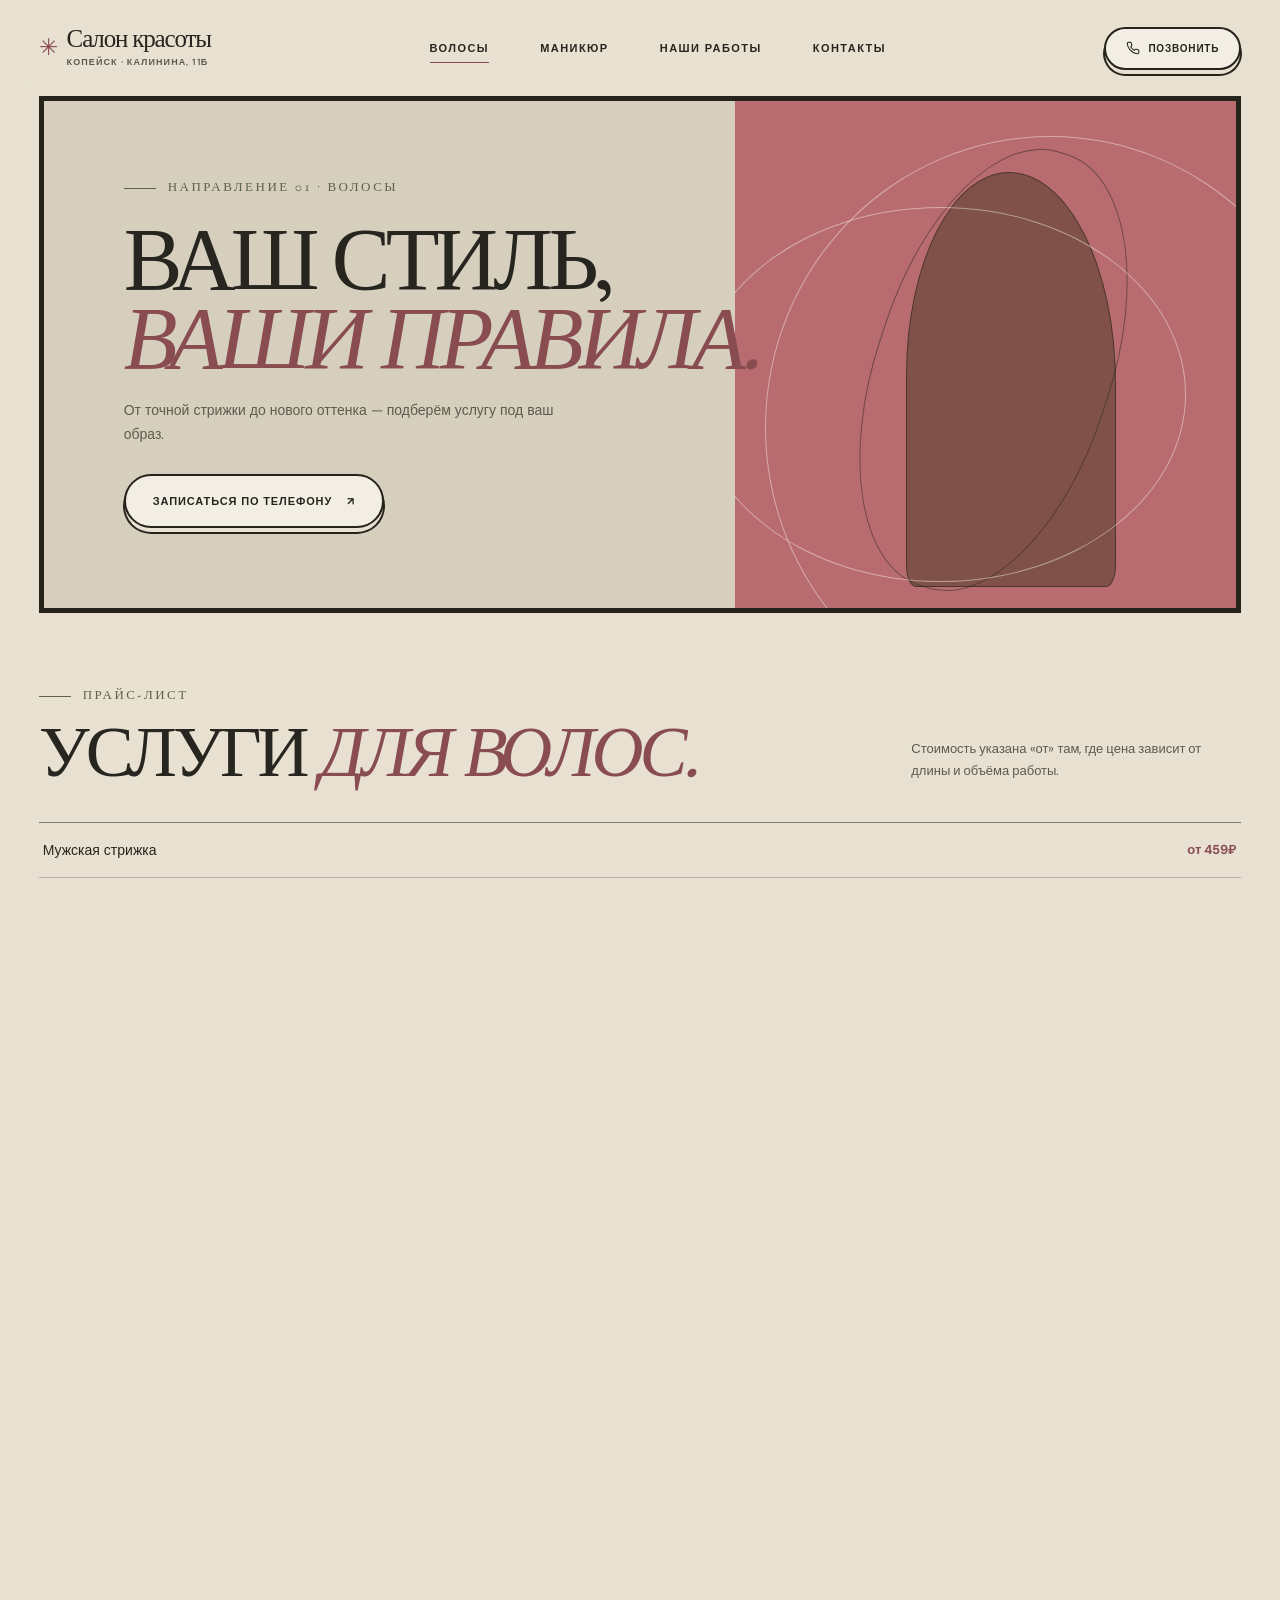
==== hair.html @ 10f9276c "Add files via upload" ====
<!doctype html>
<html lang="ru">
  <head>
    <meta charset="utf-8">
    <meta name="viewport" content="width=device-width, initial-scale=1">
    <meta name="description" content="Стрижки, окрашивание, химическая завивка и прикорневой объем в Копейске. Услуги мастера волос на Калинина, 11Б. Запись по телефону.">
    <meta name="theme-color" content="#e8e1d1">
    <meta name="format-detection" content="telephone=no">
    <title>Услуги мастера волос в Копейске — Салон красоты</title>
    <meta property="og:type" content="website">
    <meta property="og:locale" content="ru_RU">
    <meta property="og:site_name" content="Салон красоты в Копейске">
    <meta property="og:title" content="Услуги мастера волос в Копейске — Салон красоты">
    <meta property="og:description" content="Стрижки, окрашивание, химическая завивка и прикорневой объем на Калинина, 11Б в Копейске. Запись по телефону.">
    <meta property="og:image" content="og-image.png">
    <meta property="og:image:width" content="1200">
    <meta property="og:image:height" content="630">
    <meta property="og:image:alt" content="Салон красоты в Копейске: логотип, адрес и телефон">
    <meta name="twitter:card" content="summary_large_image">
    <meta name="twitter:title" content="Услуги мастера волос в Копейске — Салон красоты">
    <meta name="twitter:description" content="Стрижки, окрашивание, химическая завивка и прикорневой объем на Калинина, 11Б в Копейске. Запись по телефону.">
    <meta name="twitter:image" content="og-image.png">
    <meta name="twitter:image:alt" content="Салон красоты в Копейске: логотип, адрес и телефон">
    <link rel="icon" href="favicon.svg" type="image/svg+xml">
    <link rel="icon" href="favicon.png" sizes="64x64" type="image/png">
    <link rel="preconnect" href="https://fonts.googleapis.com">
    <link rel="preconnect" href="https://fonts.gstatic.com" crossorigin>
    <link href="https://fonts.googleapis.com/css2?family=DM+Sans:wght@400;500;600;700&family=Goudy+Bookletter+1911&family=Sorts+Mill+Goudy:ital@0;1&display=swap" rel="stylesheet">
    <link rel="stylesheet" href="style.css">
    <script src="script.js" defer></script>
  </head>
  <body>
    <a class="skip-link" href="#main">К содержанию</a>
    <header class="site-header">
      <a class="brand" href="index.html"><span class="brand-mark" aria-hidden="true">✳</span><span>Салон красоты<small>Копейск · Калинина, 11Б</small></span></a>
      <button class="menu-toggle" type="button" aria-expanded="false" aria-controls="header-panel" aria-label="Открыть меню">
        <svg class="menu-icon menu-icon-open" viewBox="0 0 24 24" fill="currentColor" aria-hidden="true"><circle cx="5" cy="12" r="1.9"/><circle cx="12" cy="12" r="1.9"/><circle cx="19" cy="12" r="1.9"/></svg>
        <svg class="menu-icon menu-icon-close" viewBox="0 0 24 24" fill="none" stroke="currentColor" stroke-width="1.8" stroke-linecap="round" aria-hidden="true"><path d="M6 6l12 12M18 6L6 18"/></svg>
      </button>
      <div class="header-panel" id="header-panel">
        <nav class="main-nav" aria-label="Главная навигация">
          <a class="active" href="hair.html" aria-current="page">Волосы</a><a href="nails.html">Маникюр</a><a href="works.html">Наши работы</a><a href="index.html#contacts">Контакты</a>
        </nav>
        <p class="panel-hours">Ежедневно 10:00–19:00</p>
        <div class="header-actions">
          <a class="button button-small header-call" href="tel:+79026181642">
            <svg viewBox="0 0 24 24" fill="none" stroke="currentColor" stroke-width="1.8" stroke-linecap="round" stroke-linejoin="round" aria-hidden="true"><path d="M22 16.92v3a2 2 0 0 1-2.18 2 19.79 19.79 0 0 1-8.63-3.07 19.5 19.5 0 0 1-6-6 19.79 19.79 0 0 1-3.07-8.67A2 2 0 0 1 4.11 2h3a2 2 0 0 1 2 1.72 12.84 12.84 0 0 0 .7 2.81 2 2 0 0 1-.45 2.11L8.09 9.91a16 16 0 0 0 6 6l1.27-1.27a2 2 0 0 1 2.11-.45 12.84 12.84 0 0 0 2.81.7A2 2 0 0 1 22 16.92z"/></svg>
            Позвонить
          </a>
          <a class="button button-small header-map" href="index.html#contacts">
            <svg viewBox="0 0 24 24" fill="none" stroke="currentColor" stroke-width="1.8" stroke-linecap="round" stroke-linejoin="round" aria-hidden="true"><path d="M21 10c0 7-9 13-9 13s-9-6-9-13a9 9 0 0 1 18 0z"/><circle cx="12" cy="10" r="3"/></svg>
            Найти нас
          </a>
        </div>
      </div>
    </header>

    <main class="inner-page" id="main" tabindex="-1">
      <div class="page-hero">
        <p class="eyebrow"><span class="eyebrow-line"></span> Направление 01 · Волосы</p>
        <h1>Ваш стиль,<br><em>ваши правила.</em></h1>
        <p>От точной стрижки до нового оттенка — подберём услугу под ваш образ.</p>
        <a class="button" href="tel:+79026181642">Записаться по телефону <span aria-hidden="true">↗</span></a>
        <div class="page-art hair-page-art" aria-hidden="true"><span></span><i></i></div>
      </div>

      <section class="price-section">
        <div class="section-heading">
          <div><p class="eyebrow"><span class="eyebrow-line"></span> Прайс-лист</p><h2>Услуги <em>для волос.</em></h2></div>
          <p>Стоимость указана «от» там, где цена зависит от длины и объёма работы.</p>
        </div>
        <ul class="price-list">
          <li><span>Мужская стрижка</span><strong>от 459₽</strong></li>
          <li><span>Женская стрижка</span><strong>от 599₽</strong></li>
          <li><span>Детская стрижка</span><strong>от 500₽</strong></li>
          <li><span>Окрашивание волос (любые техники)</span><strong>от 2099₽</strong></li>
          <li><span>Химическая завивка</span><strong>от 2099₽</strong></li>
          <li><span>Прикорневой объем</span><strong>от 2299₽</strong></li>
          <li><span>Оформление бороды (распаривание + воск)</span><strong>от 599₽</strong></li>
        </ul>
        <a class="button" href="tel:+79026181642">Позвонить и записаться <span aria-hidden="true">↗</span></a>
      </section>

      <nav class="next-service" aria-label="Другие услуги"><a href="nails.html">Далее: маникюр <span aria-hidden="true">→</span></a></nav>
    </main>

    <footer class="site-footer" id="contacts">
      <a class="brand footer-brand" href="index.html"><span class="brand-mark" aria-hidden="true">✳</span><span>Салон красоты<small>Копейск · Калинина, 11Б</small></span></a>
      <div class="footer-contact">
        <span>ЗАПИСЬ И ВОПРОСЫ</span>
        <div class="phone-line">
          <a class="footer-phone" href="tel:+79026181642">8 902 618-16-42</a>
          <button class="copy-button" type="button" data-copy="+79026181642" aria-label="Скопировать номер телефона 8 902 618-16-42">
            <svg viewBox="0 0 24 24" fill="none" stroke="currentColor" stroke-width="1.8" stroke-linecap="round" stroke-linejoin="round" aria-hidden="true"><rect x="9" y="9" width="11" height="11" rx="2"/><path d="M5 15H4a2 2 0 0 1-2-2V4a2 2 0 0 1 2-2h9a2 2 0 0 1 2 2v1"/></svg>
            <span class="copy-label" role="status" aria-live="polite">Скопировать</span>
          </button>
        </div>
      </div>
      <div class="footer-contact">
        <span>МЫ ЗДЕСЬ</span>
        <p>г. Копейск, ул. Калинина, 11Б<br>(вход со двора)</p>
        <p class="footer-hours">Ежедневно 10:00–19:00</p>
        <a class="footer-map-link" href="https://yandex.ru/maps/?ll=61.6125%2C55.0975&amp;z=17&amp;pt=61.6125%2C55.0975%2Cpm2rdm" target="_blank" rel="noopener">Найти на карте ↗</a>
        <a class="footer-map-link" href="https://vk.ru/club201550318" target="_blank" rel="noopener">ВКонтакте ↗</a>
      </div>
      <small class="copyright">Красота в деталях.</small>
    </footer>
  </body>
</html>
---- style.css ----
:root {
  color-scheme: light;
  --paper: #e8e1d1;
  --paper-light: #f3eee3;
  --ink: #27251f;
  --muted: #5f5a4e;
  --line: #26231d;
  --rose: #b96c70;
  --rose-dark: #884c51;
  --olive: #5e6249;
  --frame: clamp(7px, 1.15vw, 16px);
  --serif: "Goudy Bookletter 1911", "Sorts Mill Goudy", Georgia, serif;
  --body: "DM Sans", Arial, sans-serif;
}

* { box-sizing: border-box; }
html { scroll-behavior: smooth; scroll-padding-top: 110px; -webkit-text-size-adjust: 100%; }
body {
  min-width: 260px;
  margin: 0;
  color: var(--ink);
  background: var(--paper);
  font-family: var(--body);
  -webkit-font-smoothing: antialiased;
  -webkit-tap-highlight-color: transparent;
}
a { color: inherit; }
img, iframe { max-width: 100%; }
.skip-link { position: fixed; z-index: 100; top: 12px; left: 12px; padding: 14px 20px; border: 2px solid var(--line); border-radius: 999px; background: var(--paper-light); color: var(--ink); box-shadow: 0 6px 18px rgb(39 37 31 / 18%); font: 700 11px/1 var(--body); letter-spacing: .08em; text-decoration: none; text-transform: uppercase; transform: translateY(-180%); transition: transform .22s ease; }
.skip-link:focus { transform: translateY(0); }
main:focus { outline: none; }

.site-header, main, .site-footer { width: min(1320px, calc(100% - 2 * var(--frame) - 48px)); margin-inline: auto; }
.site-header { position: sticky; top: 0; z-index: 60; min-height: 96px; display: flex; align-items: center; justify-content: space-between; gap: 24px; }
.site-header::before { position: absolute; z-index: -1; inset: 0 -16px; border: 1px solid rgb(39 37 31 / 0%); border-radius: 0 0 22px 22px; background: rgb(232 225 209 / 0%); box-shadow: 0 10px 30px rgb(39 37 31 / 0%); backdrop-filter: blur(0); content: ""; pointer-events: none; transition: background .35s ease, border-color .35s ease, box-shadow .35s ease, backdrop-filter .35s ease; }
.site-header.is-scrolled::before { border-color: rgb(39 37 31 / 14%); background: rgb(232 225 209 / 92%); box-shadow: 0 10px 30px rgb(39 37 31 / 9%); backdrop-filter: blur(14px); }
.site-header .brand { transform-origin: left center; transition: transform .35s ease; }
.site-header.is-scrolled .brand { transform: scale(.95); }
.scroll-progress { position: absolute; z-index: 2; right: -16px; bottom: 0; left: -16px; height: 2px; border-radius: 2px; transform: scaleX(0); transform-origin: left center; background: var(--rose-dark); opacity: 0; pointer-events: none; transition: opacity .3s ease; }
.site-header.is-scrolled .scroll-progress { opacity: 1; }
.brand { display: inline-flex; align-items: center; gap: 10px; color: var(--ink); text-decoration: none; font: 400 25px/0.95 var(--serif); letter-spacing: -.045em; white-space: nowrap; }
.brand-mark { font: 23px/1 var(--body); color: var(--rose-dark); }
.brand small { display: block; margin-top: 7px; color: var(--muted); font: 600 9px/1.1 var(--body); letter-spacing: .12em; text-transform: uppercase; }
.main-nav { display: flex; align-items: center; gap: clamp(18px, 4vw, 54px); }
.main-nav a { position: relative; padding: 8px 0; color: var(--ink); font-size: 11px; font-weight: 700; letter-spacing: .13em; text-decoration: none; text-transform: uppercase; }
.main-nav a::after { position: absolute; right: 100%; bottom: 0; left: 0; height: 1px; background: var(--rose-dark); content: ""; transition: right .25s ease; }
.main-nav a:hover::after, .main-nav a.active::after { right: 0; }
.button { display: inline-flex; align-items: center; justify-content: center; gap: 15px; min-height: 54px; padding: 0 27px; border: 2px solid var(--line); border-radius: 999px; color: var(--ink); background: var(--paper-light); box-shadow: 0 5px 0 -1px var(--paper), 0 5px 0 1px var(--line); font-size: 11px; font-weight: 700; letter-spacing: .08em; text-decoration: none; text-transform: uppercase; transition: transform .22s ease, box-shadow .22s ease, background .22s ease; }
.button:hover { transform: translateY(3px); box-shadow: 0 2px 0 -1px var(--paper), 0 2px 0 1px var(--line); background: #fffaf0; }
.button:focus-visible, a:focus-visible, button:focus-visible { outline: 3px solid var(--rose); outline-offset: 5px; }
.button-small { min-height: 43px; padding-inline: 20px; font-size: 10px; }
.header-call { flex: 0 0 auto; gap: 8px; }
.header-call svg, .header-map svg { width: 14px; height: 14px; }
.header-panel { display: contents; }
.panel-hours { display: none; }
.header-actions { display: flex; align-items: center; gap: 10px; flex: 0 0 auto; }
.header-map { display: none; }
.menu-toggle { display: none; }
.menu-icon { width: 22px; height: 22px; }
.menu-icon-close { display: none; }

.hero { position: relative; display: grid; grid-template-columns: 1fr 1fr; min-height: min(650px, calc(100svh - 135px)); overflow: hidden; border: 5px solid var(--line); border-radius: 27px; background: #d6cfbd; isolation: isolate; }
.hero-copy { position: relative; z-index: 2; display: flex; flex-direction: column; align-items: flex-start; justify-content: center; padding: clamp(38px, 7vw, 100px); }
.eyebrow { display: flex; align-items: center; gap: 12px; margin: 0 0 24px; color: var(--olive); font: 400 13px/1.2 "Sorts Mill Goudy", Georgia, serif; letter-spacing: .19em; text-transform: uppercase; }
.eyebrow-line { display: inline-block; width: 32px; height: 1px; background: currentColor; }
h1, h2 { margin: 0; font: 400 clamp(48px, 7vw, 92px)/.9 var(--serif); letter-spacing: -.055em; text-transform: uppercase; }
h1 em, h2 em, .intro-strip em { color: var(--rose-dark); font-weight: 400; }
.hero-description { max-width: 370px; margin: 24px 0 29px; color: #5f594d; font-size: 15px; line-height: 1.7; }
.hero-actions { display: flex; align-items: center; flex-wrap: wrap; gap: 24px; }
.text-link { color: var(--ink); font-size: 10px; font-weight: 700; letter-spacing: .11em; text-decoration: none; text-transform: uppercase; }
.text-link span { margin-left: 7px; color: var(--rose-dark); }
.hero-index { position: absolute; bottom: 28px; left: clamp(38px, 7vw, 100px); display: flex; align-items: center; gap: 10px; font-size: 9px; font-weight: 700; letter-spacing: .15em; }
.hero-index i { width: 44px; height: 1px; background: var(--line); }
.hero-illustration { position: relative; min-height: 460px; overflow: hidden; background: var(--rose); }
.hero-illustration::before { position: absolute; top: -22%; right: -18%; width: 105%; aspect-ratio: 1; border: 1px solid rgb(255 246 229 / 55%); border-radius: 50%; content: ""; }
.hero-illustration::after { position: absolute; right: -13%; bottom: -42%; width: 110%; aspect-ratio: 1; border: 1px solid rgb(39 37 31 / 36%); border-radius: 50%; content: ""; }
.orbit { position: absolute; z-index: 1; border: 1px solid rgb(255 246 229 / 43%); border-radius: 50%; }
.orbit-one { inset: 12% 9% 10% 13%; transform: rotate(-24deg); }
.orbit-two { inset: 18% 20% 16% 4%; transform: rotate(28deg); }
.portrait-shape { position: absolute; z-index: 2; inset: 8% 15% 0 18%; overflow: hidden; border: 1px solid rgb(39 37 31 / 40%); border-radius: 48% 48% 8% 8%; background: #b5a787; transform: rotate(-5deg); }
.portrait-face { position: absolute; top: 17%; left: 26%; width: 50%; height: 65%; border-radius: 48% 48% 43% 43%; background: #dfb9a1; transform: rotate(7deg); }
.portrait-hair { position: absolute; z-index: 1; top: 11%; left: 18%; width: 64%; height: 76%; border-radius: 48% 52% 43% 43%; background: #3d3029; transform: rotate(8deg); }
.portrait-hair::after { position: absolute; top: 16%; left: 36%; width: 60%; height: 78%; border-radius: 48%; background: #dfb9a1; content: ""; }
.portrait-earring { position: absolute; z-index: 3; top: 61%; left: 69%; width: 18px; height: 28px; border: 2px solid #e4c66f; border-radius: 50%; }
.art-caption, .art-stamp { position: absolute; z-index: 3; color: #fff5e8; font: italic 25px/.92 var(--serif); }
.art-caption { right: 7%; bottom: 12%; }
.art-stamp { top: 8%; right: 7%; font: 700 9px/1.4 var(--body); letter-spacing: .17em; text-align: right; }

.intro-strip { display: flex; align-items: center; justify-content: space-between; gap: 30px; padding: 63px 4vw 69px; border-bottom: 1px solid rgb(39 37 31 / 27%); }
.intro-strip p { margin: 0; font: 400 clamp(24px, 3.6vw, 44px)/1 var(--serif); letter-spacing: -.04em; text-transform: uppercase; }
.intro-strip > span { color: var(--muted); font-size: 12px; letter-spacing: .04em; }
.services-section { padding: 86px 0 100px; }
.section-heading { display: flex; align-items: flex-end; justify-content: space-between; gap: 40px; margin-bottom: 36px; }
.section-heading .eyebrow { margin-bottom: 17px; }
.section-heading h2 { font-size: clamp(42px, 6vw, 72px); }
.section-heading > p { max-width: 330px; margin: 0 0 4px; color: var(--muted); font-size: 13px; line-height: 1.7; }
.service-cards { display: grid; grid-template-columns: repeat(2, 1fr); gap: 22px; }
.service-card { position: relative; display: flex; min-height: 410px; flex-direction: column; justify-content: space-between; overflow: hidden; padding: 24px; border: 1px solid rgb(39 37 31 / 50%); border-radius: 5px; text-decoration: none; transition: transform .25s ease; }
.service-card:hover { transform: translateY(-5px); }
.hair-card { background: #d5cdb9; }
.nails-card { background: #d9b8ad; }
.card-number { z-index: 1; font-size: 9px; font-weight: 700; letter-spacing: .17em; }
.card-art { position: absolute; inset: 0; display: grid; place-items: center; overflow: hidden; }
.hair-art i { position: absolute; width: 41%; height: 91%; border: 1px solid rgb(39 37 31 / 62%); border-radius: 50% 50% 45% 45%; transform: rotate(var(--turn, -12deg)); }
.hair-art i:nth-child(1) { --turn: -25deg; background: rgb(120 74 62 / 30%); }
.hair-art i:nth-child(2) { --turn: 5deg; width: 34%; }
.hair-art i:nth-child(3) { --turn: 27deg; background: rgb(119 123 96 / 30%); }
.nails-art i { position: absolute; width: 16%; height: 58%; border: 1px solid rgb(39 37 31 / 57%); border-radius: 999px; background: #eee1d0; transform: rotate(var(--turn, -26deg)) translateY(-5%); }
.nails-art i:nth-child(1) { --turn: -36deg; margin-left: -27%; height: 46%; }
.nails-art i:nth-child(2) { --turn: -8deg; }
.nails-art i:nth-child(3) { --turn: 18deg; margin-left: 27%; height: 49%; }
.card-bottom { position: relative; z-index: 1; display: flex; align-items: flex-end; justify-content: space-between; padding: 18px; background: rgb(243 238 227 / 94%); }
.card-bottom strong { display: block; font: 400 28px/1 var(--serif); letter-spacing: -.04em; }
.card-bottom small { display: block; margin-top: 7px; color: var(--muted); font-size: 10px; letter-spacing: .08em; text-transform: uppercase; }
.card-bottom b { font-size: 23px; font-weight: 400; }
.visit-banner { position: relative; overflow: hidden; padding: 70px clamp(28px, 8vw, 100px); color: var(--paper-light); background: var(--ink); }
.visit-banner::after { position: absolute; top: -94%; right: 2%; width: 47%; aspect-ratio: 1; border: 1px solid rgb(243 238 227 / 20%); border-radius: 50%; content: ""; }
.visit-banner .eyebrow { color: #d5c694; }
.visit-banner h2 { position: relative; z-index: 1; margin-bottom: 34px; }
.visit-banner h2 em { color: #d8a3a0; }
.visit-flower { position: absolute; z-index: 0; right: clamp(8px, 5vw, 64px); bottom: -38px; width: clamp(150px, 19vw, 230px); color: #d5c694; pointer-events: none; }
.visit-banner .eyebrow, .visit-banner .button { position: relative; z-index: 1; }
.button-light { position: relative; z-index: 1; color: var(--ink); }

.contact-section { display: grid; grid-template-columns: 1fr 1.05fr; align-items: stretch; gap: clamp(30px, 5vw, 70px); padding: 80px 0 90px; }
.contact-copy { display: flex; flex-direction: column; align-items: flex-start; justify-content: center; }
.contact-copy h2 { margin-bottom: 18px; font-size: clamp(42px, 5.5vw, 70px); }
.contact-note { max-width: 380px; margin: 0 0 28px; color: var(--muted); font-size: 13px; line-height: 1.7; }
.contact-item { width: 100%; padding: 17px 0; border-top: 1px solid rgb(39 37 31 / 24%); }
.contact-item:last-of-type { margin-bottom: 28px; border-bottom: 1px solid rgb(39 37 31 / 24%); }
.contact-label { display: block; margin-bottom: 8px; color: var(--muted); font-size: 9px; font-weight: 700; letter-spacing: .14em; text-transform: uppercase; }
.contact-item p { margin: 0; font-size: 14px; line-height: 1.6; }
.contact-phone { font: 400 clamp(26px, 3vw, 34px)/1 var(--serif); letter-spacing: -.02em; text-decoration: none; }
.contact-route { display: inline-block; margin-top: 10px; color: var(--rose-dark); font-size: 9px; font-weight: 700; letter-spacing: .08em; text-decoration: none; text-transform: uppercase; border-bottom: 1px solid currentColor; padding-bottom: 2px; }
.phone-line { display: flex; align-items: center; flex-wrap: wrap; gap: 10px; }
.copy-button { display: inline-flex; align-items: center; gap: 7px; min-height: 34px; padding: 0 12px; border: 1px solid rgb(39 37 31 / 45%); border-radius: 999px; color: var(--ink); background: transparent; font: 700 9px/1 var(--body); letter-spacing: .09em; text-transform: uppercase; cursor: pointer; transition: background .2s ease, color .2s ease, border-color .2s ease; }
.copy-button svg { width: 14px; height: 14px; flex: 0 0 auto; }
.copy-button:hover { background: var(--paper-light); }
.copy-button.is-copied { color: var(--paper-light); background: var(--ink); border-color: var(--ink); }
.contact-map { position: relative; min-height: 460px; overflow: hidden; border: 1px solid rgb(39 37 31 / 45%); background: #d6cfbd; }
.contact-map iframe { position: absolute; inset: 0; display: block; width: 100%; height: 100%; min-height: 460px; border: 0; }
.map-overlay { display: none; }
.map-link { position: absolute; right: 14px; bottom: 14px; display: inline-flex; align-items: center; justify-content: center; gap: 8px; min-height: 44px; padding: 0 18px; border: 2px solid var(--line); border-radius: 999px; color: var(--paper-light); background: var(--ink); box-shadow: 0 3px 0 rgb(39 37 31 / 25%); font-size: 9px; font-weight: 700; letter-spacing: .08em; text-decoration: none; text-transform: uppercase; }
.map-link:hover { background: #3a372e; }

.site-footer { display: grid; grid-template-columns: 1.3fr 1.1fr 1fr auto; align-items: start; gap: 25px; padding-block: 44px; }
.footer-brand { font-size: 21px; }
.footer-contact span { display: block; margin-bottom: 9px; color: var(--muted); font-size: 8px; font-weight: 700; letter-spacing: .14em; }
.footer-contact a, .footer-contact p { margin: 0; font-size: 12px; font-weight: 600; line-height: 1.6; text-decoration: none; }
.footer-phone { font-size: 13px; }
.footer-map-link { display: inline-block; margin-top: 8px; padding-bottom: 2px; color: var(--rose-dark); font-size: 9px; font-weight: 700; letter-spacing: .08em; text-transform: uppercase; border-bottom: 1px solid currentColor; }
.footer-contact .footer-hours { margin-top: 6px; color: var(--muted); font-weight: 500; }
.copyright { align-self: center; justify-self: end; color: var(--muted); font-size: 9px; }

.inner-page { padding-bottom: 65px; }
.page-hero { position: relative; min-height: 430px; overflow: hidden; padding: clamp(36px, 7vw, 80px); border: 5px solid var(--line); background: #d6cfbd; isolation: isolate; }
.page-hero > :not(.page-art) { position: relative; z-index: 2; }
.page-hero h1 { max-width: 650px; font-size: clamp(52px, 7vw, 88px); }
.page-hero > p:not(.eyebrow) { max-width: 430px; margin: 20px 0 27px; color: var(--muted); font-size: 14px; line-height: 1.7; }
.page-art { position: absolute; z-index: 1; top: 0; right: 0; width: 42%; height: 100%; overflow: hidden; background: var(--rose); }
.page-art::before, .page-art::after { position: absolute; border: 1px solid rgb(243 238 227 / 48%); border-radius: 50%; content: ""; }
.page-art::before { inset: 7% -20% -22% 6%; }
.page-art::after { inset: 21% 10% 5% -8%; }
.hair-page-art span { position: absolute; top: 14%; left: 34%; width: 42%; height: 82%; border: 1px solid rgb(39 37 31 / 60%); border-radius: 49% 51% 5% 5%; background: #805148; }
.hair-page-art i { position: absolute; top: 8%; left: 28%; width: 47%; height: 90%; border: 1px solid rgb(39 37 31 / 50%); border-radius: 48%; transform: rotate(18deg); }
.nails-page-art { background: #a58e6e; }
.nails-page-art span { position: absolute; top: 20%; left: 31%; width: 28%; height: 60%; border: 1px solid rgb(39 37 31 / 55%); border-radius: 55% 45% 48% 52%; background: #ecd8c4; transform: rotate(25deg); }
.nails-page-art i, .nails-page-art b { position: absolute; top: 39%; left: 57%; width: 24%; height: 34%; border: 1px solid rgb(39 37 31 / 55%); border-radius: 50%; background: #d5a4a0; transform: rotate(42deg); }
.nails-page-art b { top: 17%; left: 63%; width: 13%; height: 13%; background: transparent; }
.works-hero { background: #d9c7b7; }
.works-page-art { display: grid; place-items: center; background: #777b60; }
.works-page-art span { z-index: 1; color: #f5eddf; font: italic clamp(38px, 6vw, 78px)/.8 var(--serif); }
.works-page-art i { position: absolute; inset: 14%; border: 1px solid rgb(243 238 227 / 50%); border-radius: 50%; transform: rotate(35deg) scaleX(.7); }
.price-section { padding: 76px 0 0; }
.price-section .section-heading { align-items: flex-end; }
.price-list { padding: 0; margin: 0 0 32px; list-style: none; border-top: 1px solid rgb(39 37 31 / 55%); }
.price-list li { display: flex; justify-content: space-between; gap: 20px; padding: 18px 4px; border-bottom: 1px solid rgb(39 37 31 / 24%); font-size: 14px; }
.price-list strong { flex: 0 0 auto; color: var(--rose-dark); font-size: 13px; }
.next-service { display: flex; justify-content: flex-end; padding-top: 56px; }
.next-service a { font: 400 25px/1 var(--serif); text-decoration: none; }
.next-service span { margin-inline: 8px; color: var(--rose-dark); }
.gallery-placeholder { position: relative; min-height: 320px; margin-top: 65px; padding: 50px; overflow: hidden; background: var(--paper-light); }
.gallery-placeholder h2 { font-size: clamp(40px, 6vw, 64px); }
.gallery-placeholder > p:not(.eyebrow) { max-width: 420px; color: var(--muted); line-height: 1.7; }
.gallery-swatch { position: absolute; top: -27%; right: 7%; display: grid; width: 300px; aspect-ratio: 1; place-items: center; border: 1px solid rgb(39 37 31 / 35%); border-radius: 50%; background: #d7b7ac; }
.gallery-swatch span { color: #f3eee3; font-size: 100px; }

@media (min-width: 1600px) {
  html { scroll-padding-top: 124px; }
  .site-header, main, .site-footer { width: min(1560px, calc(100% - 2 * var(--frame) - 64px)); }
  .site-header { min-height: 108px; }
  .brand { font-size: 29px; }
  .brand-mark { font-size: 27px; }
  .brand small { font-size: 10px; }
  .main-nav a { font-size: 12px; }
  .button { font-size: 12px; }
  .button-small { font-size: 11px; }
  h1, h2 { font-size: clamp(72px, 5.4vw, 108px); }
  .hero { min-height: min(760px, calc(100svh - 150px)); }
  .hero-copy { padding: clamp(52px, 6vw, 96px); }
  .hero-illustration { min-height: 560px; }
  .hero-description { max-width: 420px; font-size: 16px; }
  .intro-strip { padding: 72px 5vw 80px; }
  .intro-strip p { font-size: clamp(30px, 2.6vw, 50px); }
  .services-section { padding: 100px 0 116px; }
  .section-heading h2 { font-size: clamp(52px, 4.2vw, 78px); }
  .section-heading > p { max-width: 360px; font-size: 14px; }
  .service-card { min-height: 470px; padding: 28px; }
  .visit-banner { padding: 88px clamp(40px, 7vw, 120px); }
  .visit-banner h2 { margin-bottom: 40px; }
  .contact-section { gap: clamp(40px, 4vw, 84px); padding: 100px 0 116px; }
  .contact-copy h2 { font-size: clamp(50px, 4.2vw, 76px); }
  .contact-map, .contact-map iframe { min-height: 520px; }
  .page-hero h1 { font-size: clamp(72px, 5.2vw, 104px); }
  .gallery-placeholder h2 { font-size: clamp(52px, 4.6vw, 80px); }
  .price-list li { padding-block: 20px; font-size: 15px; }
  .price-list strong { font-size: 14px; }
  .site-footer { padding-block: 56px; }
  .gallery-placeholder { padding: 64px; }
}

@media (min-width: 2200px) {
  html { scroll-padding-top: 140px; }
  .site-header, main, .site-footer { width: min(1880px, calc(100% - 2 * var(--frame) - 80px)); }
  .site-header { min-height: 120px; }
  h1, h2 { font-size: clamp(88px, 5.4vw, 132px); }
  .section-heading h2 { font-size: clamp(64px, 4.4vw, 96px); }
  .contact-copy h2 { font-size: clamp(62px, 4.4vw, 94px); }
  .page-hero h1 { font-size: clamp(88px, 5.4vw, 126px); }
  .gallery-placeholder h2 { font-size: clamp(64px, 4.8vw, 96px); }
  .hero { min-height: min(900px, calc(100svh - 170px)); }
  .hero-illustration { min-height: 640px; }
  .service-card { min-height: 540px; }
  .contact-map, .contact-map iframe { min-height: 580px; }
}

@media (min-width: 3000px) {
  .site-header, main, .site-footer { width: min(2160px, calc(100% - 2 * var(--frame) - 96px)); }
  h1, h2 { font-size: clamp(110px, 5.2vw, 156px); }
  .hero { min-height: min(1000px, calc(100svh - 190px)); }
}

@media (min-width: 801px) and (max-width: 900px) {
  .brand { font-size: 22px; }
  .main-nav { gap: 18px; }
}

@media (max-width: 800px) {
  html { scroll-padding-top: 86px; }
  .site-header, main, .site-footer { width: calc(100% - 2 * var(--frame) - 28px); }
  .site-header { z-index: 60; min-height: 72px; gap: 13px; padding-block: 10px; }
  .brand { font-size: 20px; }
  .brand small { font-size: 7px; }

  .menu-toggle { display: grid; flex: 0 0 auto; width: 46px; height: 46px; padding: 0; place-items: center; border: 2px solid var(--line); border-radius: 50%; color: var(--ink); background: var(--paper-light); cursor: pointer; }
  .site-header.is-open .menu-icon-open { display: none; }
  .site-header.is-open .menu-icon-close { display: block; }
  .header-panel { position: absolute; z-index: 50; top: calc(100% + 6px); right: 0; left: 0; display: flex; flex-direction: column; gap: 14px; max-height: calc(100svh - 86px); overflow-y: auto; overscroll-behavior: contain; padding: 12px 14px; border: 2px solid var(--line); border-radius: 20px; background: var(--paper-light); box-shadow: 0 18px 40px rgb(39 37 31 / 22%); opacity: 0; visibility: hidden; transform: translateY(-10px) scale(.985); transform-origin: top center; transition: opacity .24s ease, transform .24s ease, visibility 0s linear .24s; }
  .site-header.is-open .header-panel { opacity: 1; visibility: visible; transform: none; transition: opacity .24s ease, transform .24s ease, visibility 0s; }
  .panel-hours { display: block; margin: 0; padding: 11px 6px 0; border-top: 1px solid rgb(39 37 31 / 18%); color: var(--muted); font-size: 10px; font-weight: 700; letter-spacing: .08em; text-transform: uppercase; }
  .header-panel .main-nav a, .header-panel .header-actions, .header-panel .panel-hours { opacity: 0; transform: translateY(-8px); transition: opacity .22s ease, transform .22s ease; }
  .site-header.is-open .header-panel .main-nav a, .site-header.is-open .header-panel .header-actions, .site-header.is-open .header-panel .panel-hours { opacity: 1; transform: none; }
  .site-header.is-open .header-panel .main-nav a:nth-child(1) { transition-delay: .03s; }
  .site-header.is-open .header-panel .main-nav a:nth-child(2) { transition-delay: .07s; }
  .site-header.is-open .header-panel .main-nav a:nth-child(3) { transition-delay: .11s; }
  .site-header.is-open .header-panel .main-nav a:nth-child(4) { transition-delay: .15s; }
  .site-header.is-open .header-panel .panel-hours { transition-delay: .17s; }
  .site-header.is-open .header-panel .header-actions { transition-delay: .21s; }
  .main-nav { flex-direction: column; align-items: stretch; gap: 0; }
  .main-nav a { display: flex; align-items: center; min-height: 44px; padding: 0 6px; border-bottom: 1px solid rgb(39 37 31 / 14%); font-size: 11px; letter-spacing: .09em; }
  .main-nav a:last-child { border-bottom: 0; }
  .main-nav a::after { display: none; }
  .main-nav a.active { color: var(--rose-dark); }
  .header-actions { display: grid; grid-template-columns: 1fr 1fr; gap: 8px; }
  .header-map { display: inline-flex; }
  .header-actions .button { width: 100%; min-height: 46px; font-size: 9px; }

  .button-small { min-height: 38px; padding-inline: 13px; font-size: 8px; }
  .hero { min-height: 500px; }
  .hero-copy { padding: 38px; }
  .hero-illustration { min-height: 420px; }
  .site-footer { grid-template-columns: 1fr 1fr; }
  .footer-brand { grid-column: 1 / -1; }
  .copyright { grid-column: 1 / -1; justify-self: start; }
  .contact-section { grid-template-columns: 1fr; gap: 36px; padding: 60px 0 70px; }
  .contact-copy h2 { font-size: clamp(42px, 7vw, 60px); }
  .contact-map, .contact-map iframe { min-height: 380px; }
}

@media (max-width: 580px) {
  html { scroll-padding-top: 78px; }
  .site-header, main, .site-footer { width: calc(100% - 2 * var(--frame) - 24px); }
  .site-header { min-height: 64px; flex-wrap: nowrap; row-gap: 0; padding-block: 8px; }
  .brand { font-size: 18px; }
  .brand small { font-size: 7px; }
  .menu-toggle { width: 44px; height: 44px; }
  .header-panel { padding: 10px 12px; border-radius: 18px; }
  .main-nav a { min-height: 46px; font-size: 11px; }
  .header-actions .button { min-height: 48px; gap: 7px; padding-inline: 8px; font-size: 10px; }
  .header-actions .button svg { width: 14px; height: 14px; }

  .hero { grid-template-columns: 1fr; min-height: 0; border-width: 4px; border-radius: 20px; }
  .hero-copy { min-height: 0; padding: 30px 22px 24px; }
  .hero h1 { font-size: clamp(44px, 13vw, 60px); }
  .eyebrow { margin-bottom: 18px; font-size: 10px; letter-spacing: .14em; }
  .hero-description { max-width: 100%; margin: 16px 0 22px; font-size: 13.5px; line-height: 1.65; }
  .hero-actions { align-items: stretch; flex-direction: column; gap: 12px; }
  .hero-actions .button { width: 100%; }
  .hero-actions .text-link { padding: 8px; text-align: center; }
  .hero-index { position: static; margin-top: 18px; }
  .hero-illustration { min-height: 190px; }
  .portrait-shape { inset: 2% 27% -16% 27%; }
  .art-caption { font-size: 19px; }
  .art-stamp { font-size: 8px; }

  .intro-strip { align-items: flex-start; flex-direction: column; gap: 12px; padding: 36px 2px; }
  .intro-strip p { font-size: clamp(26px, 8.2vw, 32px); }
  .intro-strip > span { font-size: 11px; }
  .services-section { padding: 52px 0 58px; }
  .section-heading { align-items: flex-start; flex-direction: column; gap: 14px; margin-bottom: 22px; }
  .section-heading h2 { font-size: clamp(38px, 11vw, 46px); }
  .section-heading > p { max-width: 100%; font-size: 12px; }
  .service-cards { grid-template-columns: 1fr; gap: 12px; }
  .service-card { min-height: 300px; padding: 20px; }
  .card-bottom { padding: 15px; }
  .card-bottom strong { font-size: 25px; }
  .card-bottom small { font-size: 9px; }
  .visit-banner { padding: 44px 24px; }
  .visit-banner h2 { margin-bottom: 28px; font-size: clamp(40px, 12vw, 52px); }
  .visit-banner .button { width: 100%; }

  .contact-section { gap: 30px; padding: 50px 0 58px; }
  .contact-copy h2 { margin-bottom: 16px; font-size: clamp(36px, 11vw, 48px); }
  .contact-note { margin-bottom: 20px; font-size: 12.5px; }
  .contact-item { padding: 14px 0; }
  .contact-item:last-of-type { margin-bottom: 24px; }
  .contact-phone { font-size: clamp(23px, 7vw, 28px); }
  .copy-button { min-height: 40px; gap: 6px; padding: 0 10px; font-size: 8px; }
  .copy-button svg { width: 13px; height: 13px; }
  .contact-copy > .button { width: 100%; }
  .contact-map, .contact-map iframe { min-height: 300px; }
  .contact-map iframe { pointer-events: auto; }
  .map-overlay { display: none; }
  .map-link { z-index: 2; right: 10px; bottom: 10px; left: 10px; min-height: 46px; font-size: 8px; }

  .site-footer { grid-template-columns: 1fr; gap: 0; padding-block: 36px 28px; }
  .footer-brand { grid-column: auto; margin-bottom: 24px; font-size: 21px; }
  .footer-contact { padding: 16px 0; border-top: 1px solid rgb(39 37 31 / 18%); }
  .footer-contact span { margin-bottom: 7px; }
  .footer-contact a, .footer-contact p { font-size: 13px; }
  .footer-phone { font-size: 16px; }
  .footer-map-link { margin-top: 9px; font-size: 9px; }
  .copyright { grid-column: auto; width: 100%; margin-top: 18px; padding-top: 16px; border-top: 1px solid rgb(39 37 31 / 18%); }

  .inner-page { padding-bottom: 50px; }
  .page-hero { min-height: 0; padding: 30px 22px 210px; border-width: 4px; }
  .page-hero h1 { font-size: clamp(36px, 12vw, 54px); }
  .page-hero > p:not(.eyebrow) { margin: 16px 0 22px; font-size: 13px; }
  .page-hero .button { width: 100%; }
  .page-art { top: auto; bottom: 0; width: 100%; height: 190px; }
  .hair-page-art span { left: 36%; }
  .nails-page-art span { left: 36%; }
  .price-section { padding-top: 50px; }
  .price-section .section-heading { gap: 12px; }
  .price-list { margin-bottom: 26px; }
  .price-list li { align-items: baseline; gap: 14px; padding: 14px 2px; font-size: 13px; line-height: 1.45; }
  .price-list strong { font-size: 12px; white-space: nowrap; }
  .price-section > .button { width: 100%; max-width: 100%; padding-inline: 14px; font-size: 9px; }
  .next-service { justify-content: flex-start; padding-top: 36px; }
  .next-service a { font-size: 21px; }
  .gallery-placeholder { min-height: 0; margin-top: 45px; padding: 32px 22px 205px; }
  .gallery-placeholder h2 { font-size: clamp(34px, 10vw, 44px); }
  .gallery-placeholder > p:not(.eyebrow) { font-size: 13px; }
  .gallery-swatch { top: auto; right: -6%; bottom: -22%; width: 190px; }
  .gallery-swatch span { font-size: 70px; }

  .visit-flower { display: none; }
}

@media (max-width: 380px) {
  .brand { font-size: 17px; }
  .menu-toggle { width: 42px; height: 42px; }
  .hero h1 { font-size: 42px; }
  .hero-illustration { min-height: 170px; }
  .page-hero { padding-bottom: 190px; }
  .page-art { height: 170px; }
  .copy-button { padding-inline: 8px; font-size: 7.5px; }
}

@media (max-width: 340px) {
  .site-header, main, .site-footer { width: calc(100% - 2 * var(--frame) - 16px); }
  .site-header::before, .scroll-progress { right: -8px; left: -8px; }
  .brand { font-size: 16px; }
  .brand small { font-size: 6.5px; letter-spacing: .08em; }
  .menu-toggle { width: 40px; height: 40px; }
  .header-panel { padding: 8px 10px; }
  .main-nav a { min-height: 42px; font-size: 10px; }
  .header-actions .button { min-height: 44px; gap: 5px; padding-inline: 6px; font-size: 9px; }
  .header-actions .button svg { width: 12px; height: 12px; }
  .hero-copy { padding: 26px 18px 22px; }
  .hero h1 { font-size: clamp(36px, 12vw, 44px); }
  .hero-description { font-size: 13px; }
  .hero-index { font-size: 8px; }
  .intro-strip p { font-size: 25px; }
  .section-heading h2 { font-size: clamp(32px, 10.5vw, 40px); }
  .contact-copy h2 { font-size: clamp(32px, 10.5vw, 42px); }
  .contact-phone { font-size: 21px; }
  .copy-button { padding-inline: 7px; font-size: 7px; }
  .copy-button svg { width: 12px; height: 12px; }
  .price-list li { gap: 10px; font-size: 12px; }
  .price-list strong { font-size: 11px; }
  .page-hero { padding: 26px 18px 190px; }
  .page-hero h1 { font-size: clamp(32px, 11vw, 44px); }
  .visit-banner { padding: 38px 18px; }
  .visit-banner h2 { font-size: clamp(34px, 11vw, 44px); }
  .map-link { font-size: 7px; }
}

@media (prefers-reduced-motion: reduce) {
  html { scroll-behavior: auto; }
  *, *::before, *::after { transition-duration: .01ms !important; animation-duration: .01ms !important; animation-iteration-count: 1 !important; }
}
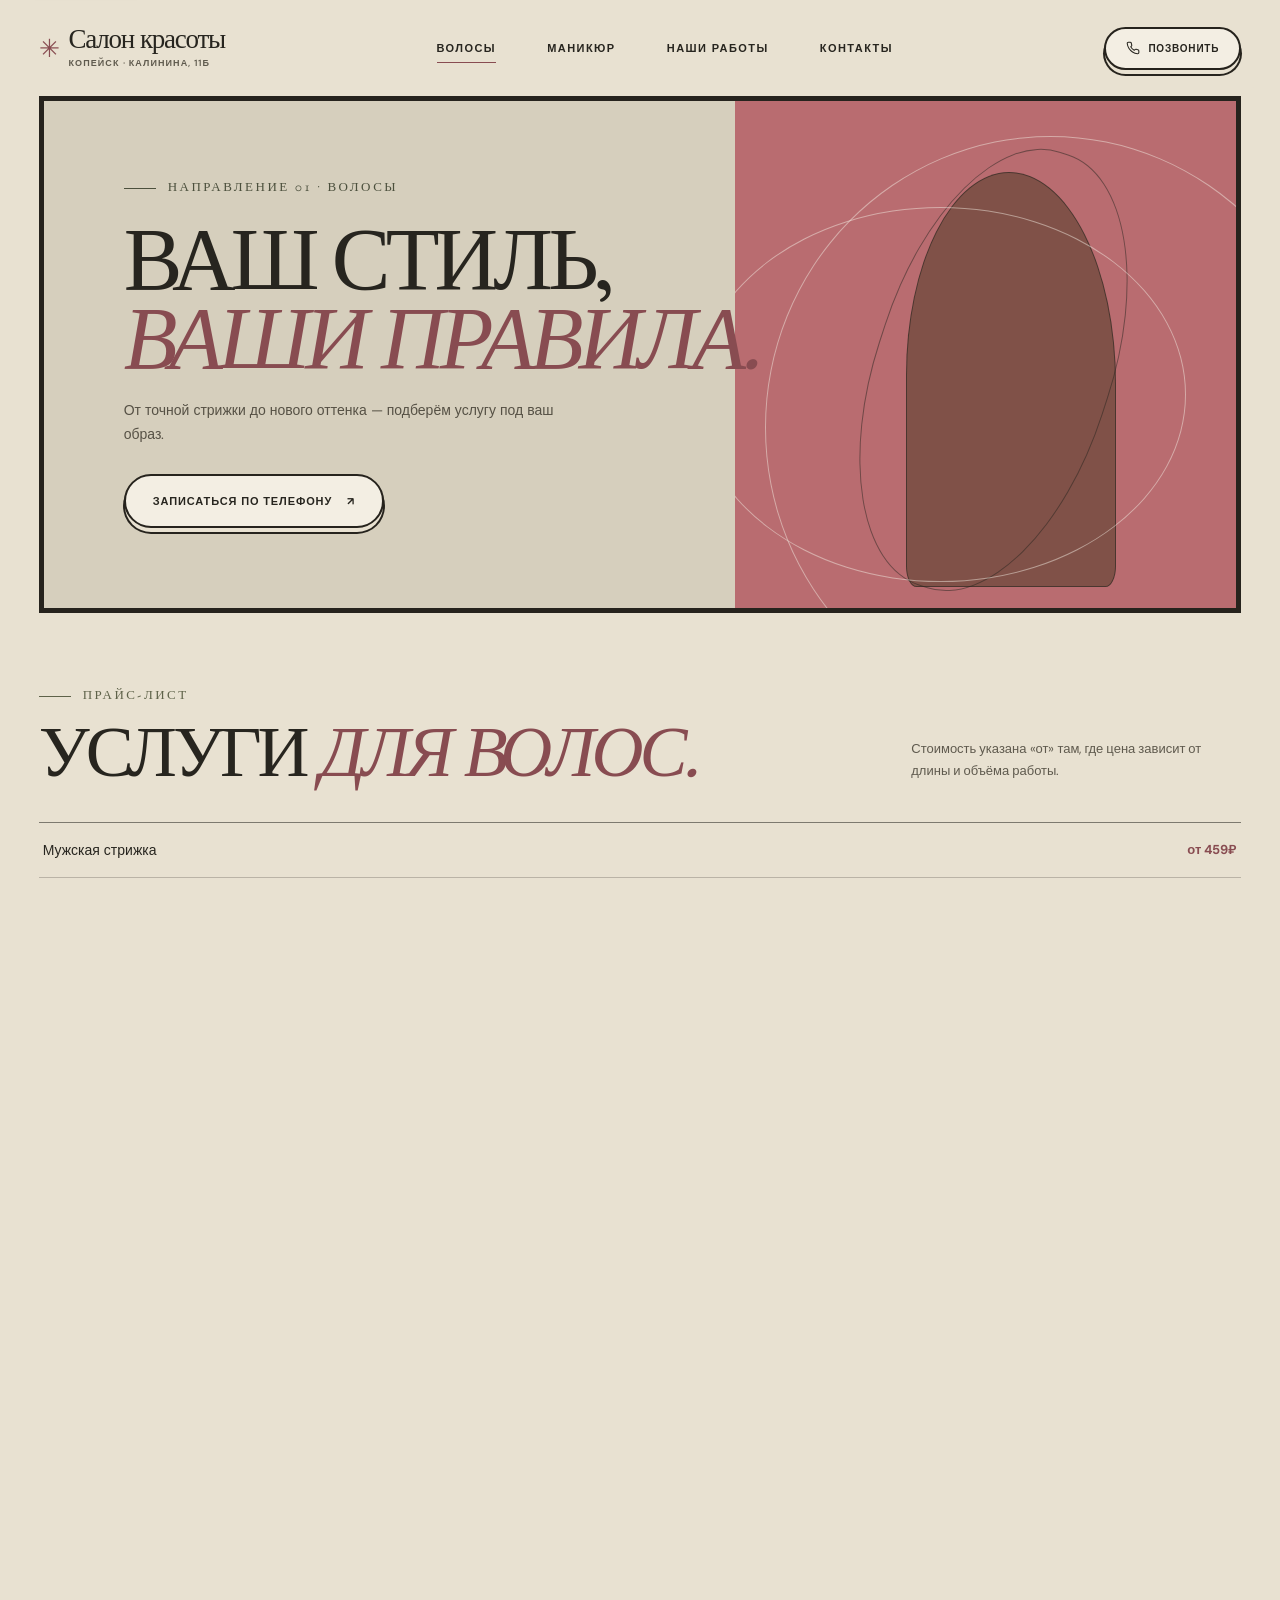
==== commit ab20915c: "Add files via upload" ====
--- a/hair.html
+++ b/hair.html
@@ -6,23 +6,26 @@
     <meta name="description" content="Стрижки, окрашивание, химическая завивка и прикорневой объем в Копейске. Услуги мастера волос на Калинина, 11Б. Запись по телефону.">
     <meta name="theme-color" content="#e8e1d1">
     <meta name="format-detection" content="telephone=no">
+    <link rel="canonical" href="https://romanovegor1.github.io/beauty-salon/hair.html">
     <title>Услуги мастера волос в Копейске — Салон красоты</title>
     <meta property="og:type" content="website">
     <meta property="og:locale" content="ru_RU">
     <meta property="og:site_name" content="Салон красоты в Копейске">
+    <meta property="og:url" content="https://romanovegor1.github.io/beauty-salon/hair.html">
     <meta property="og:title" content="Услуги мастера волос в Копейске — Салон красоты">
     <meta property="og:description" content="Стрижки, окрашивание, химическая завивка и прикорневой объем на Калинина, 11Б в Копейске. Запись по телефону.">
-    <meta property="og:image" content="og-image.png">
+    <meta property="og:image" content="https://romanovegor1.github.io/beauty-salon/og-image.png">
     <meta property="og:image:width" content="1200">
     <meta property="og:image:height" content="630">
     <meta property="og:image:alt" content="Салон красоты в Копейске: логотип, адрес и телефон">
     <meta name="twitter:card" content="summary_large_image">
     <meta name="twitter:title" content="Услуги мастера волос в Копейске — Салон красоты">
     <meta name="twitter:description" content="Стрижки, окрашивание, химическая завивка и прикорневой объем на Калинина, 11Б в Копейске. Запись по телефону.">
-    <meta name="twitter:image" content="og-image.png">
+    <meta name="twitter:image" content="https://romanovegor1.github.io/beauty-salon/og-image.png">
     <meta name="twitter:image:alt" content="Салон красоты в Копейске: логотип, адрес и телефон">
     <link rel="icon" href="favicon.svg" type="image/svg+xml">
     <link rel="icon" href="favicon.png" sizes="64x64" type="image/png">
+    <link rel="apple-touch-icon" href="apple-touch-icon.png" sizes="180x180">
     <link rel="preconnect" href="https://fonts.googleapis.com">
     <link rel="preconnect" href="https://fonts.gstatic.com" crossorigin>
     <link href="https://fonts.googleapis.com/css2?family=DM+Sans:wght@400;500;600;700&family=Goudy+Bookletter+1911&family=Sorts+Mill+Goudy:ital@0;1&display=swap" rel="stylesheet">
@@ -32,7 +35,7 @@
   <body>
     <a class="skip-link" href="#main">К содержанию</a>
     <header class="site-header">
-      <a class="brand" href="index.html"><span class="brand-mark" aria-hidden="true">✳</span><span>Салон красоты<small>Копейск · Калинина, 11Б</small></span></a>
+      <a class="brand" href="index.html"><span class="brand-mark" aria-hidden="true">✳︎</span><span>Салон красоты<small>Копейск · Калинина, 11Б</small></span></a>
       <button class="menu-toggle" type="button" aria-expanded="false" aria-controls="header-panel" aria-label="Открыть меню">
         <svg class="menu-icon menu-icon-open" viewBox="0 0 24 24" fill="currentColor" aria-hidden="true"><circle cx="5" cy="12" r="1.9"/><circle cx="12" cy="12" r="1.9"/><circle cx="19" cy="12" r="1.9"/></svg>
         <svg class="menu-icon menu-icon-close" viewBox="0 0 24 24" fill="none" stroke="currentColor" stroke-width="1.8" stroke-linecap="round" aria-hidden="true"><path d="M6 6l12 12M18 6L6 18"/></svg>
@@ -60,7 +63,7 @@
         <p class="eyebrow"><span class="eyebrow-line"></span> Направление 01 · Волосы</p>
         <h1>Ваш стиль,<br><em>ваши правила.</em></h1>
         <p>От точной стрижки до нового оттенка — подберём услугу под ваш образ.</p>
-        <a class="button" href="tel:+79026181642">Записаться по телефону <span aria-hidden="true">↗</span></a>
+        <a class="button" href="tel:+79026181642">Записаться по телефону <span aria-hidden="true">↗︎</span></a>
         <div class="page-art hair-page-art" aria-hidden="true"><span></span><i></i></div>
       </div>
 
@@ -78,14 +81,14 @@
           <li><span>Прикорневой объем</span><strong>от 2299₽</strong></li>
           <li><span>Оформление бороды (распаривание + воск)</span><strong>от 599₽</strong></li>
         </ul>
-        <a class="button" href="tel:+79026181642">Позвонить и записаться <span aria-hidden="true">↗</span></a>
+        <a class="button" href="tel:+79026181642">Позвонить и записаться <span aria-hidden="true">↗︎</span></a>
       </section>
 
       <nav class="next-service" aria-label="Другие услуги"><a href="nails.html">Далее: маникюр <span aria-hidden="true">→</span></a></nav>
     </main>
 
     <footer class="site-footer" id="contacts">
-      <a class="brand footer-brand" href="index.html"><span class="brand-mark" aria-hidden="true">✳</span><span>Салон красоты<small>Копейск · Калинина, 11Б</small></span></a>
+      <a class="brand footer-brand" href="index.html"><span class="brand-mark" aria-hidden="true">✳︎</span><span>Салон красоты<small>Копейск · Калинина, 11Б</small></span></a>
       <div class="footer-contact">
         <span>ЗАПИСЬ И ВОПРОСЫ</span>
         <div class="phone-line">
@@ -100,8 +103,8 @@
         <span>МЫ ЗДЕСЬ</span>
         <p>г. Копейск, ул. Калинина, 11Б<br>(вход со двора)</p>
         <p class="footer-hours">Ежедневно 10:00–19:00</p>
-        <a class="footer-map-link" href="https://yandex.ru/maps/?ll=61.6125%2C55.0975&amp;z=17&amp;pt=61.6125%2C55.0975%2Cpm2rdm" target="_blank" rel="noopener">Найти на карте ↗</a>
-        <a class="footer-map-link" href="https://vk.ru/club201550318" target="_blank" rel="noopener">ВКонтакте ↗</a>
+        <a class="footer-map-link" href="https://yandex.ru/maps/?ll=61.6125%2C55.0975&amp;z=17&amp;pt=61.6125%2C55.0975%2Cpm2rdm" target="_blank" rel="noopener">Найти на карте ↗︎</a>
+        <a class="footer-map-link footer-vk" href="https://vk.ru/club201550318" target="_blank" rel="noopener"><svg class="vk-icon" viewBox="0 0 24 24" aria-hidden="true" focusable="false"><path d="M12.785 16.241s.288-.032.436-.194c.136-.148.132-.427.132-.427s-.02-1.304.576-1.496c.588-.19 1.341 1.26 2.14 1.818.605.422 1.064.33 1.064.33l2.137-.03s1.117-.07.587-.958c-.043-.072-.31-.662-1.596-1.872-1.346-1.266-1.166-1.06.455-3.25.987-1.33 1.382-2.145 1.258-2.493-.118-.332-.85-.244-.85-.244l-2.405.015s-.178-.025-.31.055c-.13.079-.213.26-.213.26s-.38 1.024-.887 1.895c-1.07 1.84-1.498 1.938-1.673 1.824-.407-.266-.305-1.07-.305-1.64 0-1.784.268-2.527-.522-2.72-.262-.064-.454-.106-1.123-.113-.858-.009-1.584.003-1.995.207-.273.136-.484.44-.356.457.16.02.521.098.713.36.247.337.238 1.094.238 1.094s.143 2.1-.333 2.36c-.326.18-.774-.19-1.736-1.887-.493-.863-.866-1.816-.866-1.816s-.072-.179-.2-.275c-.156-.116-.374-.153-.374-.153l-2.285.015s-.343.01-.469.16c-.112.134-.009.412-.009.412s1.79 4.246 3.817 6.386c1.858 1.96 3.968 1.831 3.968 1.831h.956Z"/></svg> ВКонтакте ↗︎</a>
       </div>
       <small class="copyright">Красота в деталях.</small>
     </footer>
--- a/style.css
+++ b/style.css
@@ -29,17 +29,18 @@
 .skip-link { position: fixed; z-index: 100; top: 12px; left: 12px; padding: 14px 20px; border: 2px solid var(--line); border-radius: 999px; background: var(--paper-light); color: var(--ink); box-shadow: 0 6px 18px rgb(39 37 31 / 18%); font: 700 11px/1 var(--body); letter-spacing: .08em; text-decoration: none; text-transform: uppercase; transform: translateY(-180%); transition: transform .22s ease; }
 .skip-link:focus { transform: translateY(0); }
 main:focus { outline: none; }
+main:focus-visible { outline: 3px solid var(--rose-dark); outline-offset: 4px; border-radius: 4px; }
 
 .site-header, main, .site-footer { width: min(1320px, calc(100% - 2 * var(--frame) - 48px)); margin-inline: auto; }
 .site-header { position: sticky; top: 0; z-index: 60; min-height: 96px; display: flex; align-items: center; justify-content: space-between; gap: 24px; }
-.site-header::before { position: absolute; z-index: -1; inset: 0 -16px; border: 1px solid rgb(39 37 31 / 0%); border-radius: 0 0 22px 22px; background: rgb(232 225 209 / 0%); box-shadow: 0 10px 30px rgb(39 37 31 / 0%); backdrop-filter: blur(0); content: ""; pointer-events: none; transition: background .35s ease, border-color .35s ease, box-shadow .35s ease, backdrop-filter .35s ease; }
-.site-header.is-scrolled::before { border-color: rgb(39 37 31 / 14%); background: rgb(232 225 209 / 92%); box-shadow: 0 10px 30px rgb(39 37 31 / 9%); backdrop-filter: blur(14px); }
+.site-header::before { position: absolute; z-index: -1; inset: 0 -16px; border: 1px solid rgb(39 37 31 / 0%); border-radius: 0 0 22px 22px; background: rgb(232 225 209 / 0%); box-shadow: 0 10px 30px rgb(39 37 31 / 0%); -webkit-backdrop-filter: blur(0); backdrop-filter: blur(0); content: ""; pointer-events: none; transition: background .35s ease, border-color .35s ease, box-shadow .35s ease, backdrop-filter .35s ease; }
+.site-header.is-scrolled::before { border-color: rgb(39 37 31 / 14%); background: rgb(232 225 209 / 92%); box-shadow: 0 10px 30px rgb(39 37 31 / 9%); -webkit-backdrop-filter: blur(14px); backdrop-filter: blur(14px); }
 .site-header .brand { transform-origin: left center; transition: transform .35s ease; }
 .site-header.is-scrolled .brand { transform: scale(.95); }
 .scroll-progress { position: absolute; z-index: 2; right: -16px; bottom: 0; left: -16px; height: 2px; border-radius: 2px; transform: scaleX(0); transform-origin: left center; background: var(--rose-dark); opacity: 0; pointer-events: none; transition: opacity .3s ease; }
 .site-header.is-scrolled .scroll-progress { opacity: 1; }
-.brand { display: inline-flex; align-items: center; gap: 10px; color: var(--ink); text-decoration: none; font: 400 25px/0.95 var(--serif); letter-spacing: -.045em; white-space: nowrap; }
-.brand-mark { font: 23px/1 var(--body); color: var(--rose-dark); }
+.brand { display: inline-flex; align-items: center; gap: 10px; color: var(--ink); text-decoration: none; font: 400 27px/0.95 var(--serif); letter-spacing: -.045em; white-space: nowrap; }
+.brand-mark { font: 25px/1 var(--body); color: var(--rose-dark); }
 .brand small { display: block; margin-top: 7px; color: var(--muted); font: 600 9px/1.1 var(--body); letter-spacing: .12em; text-transform: uppercase; }
 .main-nav { display: flex; align-items: center; gap: clamp(18px, 4vw, 54px); }
 .main-nav a { position: relative; padding: 8px 0; color: var(--ink); font-size: 11px; font-weight: 700; letter-spacing: .13em; text-decoration: none; text-transform: uppercase; }
@@ -48,6 +49,7 @@
 .button { display: inline-flex; align-items: center; justify-content: center; gap: 15px; min-height: 54px; padding: 0 27px; border: 2px solid var(--line); border-radius: 999px; color: var(--ink); background: var(--paper-light); box-shadow: 0 5px 0 -1px var(--paper), 0 5px 0 1px var(--line); font-size: 11px; font-weight: 700; letter-spacing: .08em; text-decoration: none; text-transform: uppercase; transition: transform .22s ease, box-shadow .22s ease, background .22s ease; }
 .button:hover { transform: translateY(3px); box-shadow: 0 2px 0 -1px var(--paper), 0 2px 0 1px var(--line); background: #fffaf0; }
 .button:focus-visible, a:focus-visible, button:focus-visible { outline: 3px solid var(--rose); outline-offset: 5px; }
+.service-cards:focus-visible, .review-grid:focus-visible, .works-grid:focus-visible { outline: 3px solid var(--rose); outline-offset: 4px; }
 .button-small { min-height: 43px; padding-inline: 20px; font-size: 10px; }
 .header-call { flex: 0 0 auto; gap: 8px; }
 .header-call svg, .header-map svg { width: 14px; height: 14px; }
@@ -61,11 +63,12 @@
 
 .hero { position: relative; display: grid; grid-template-columns: 1fr 1fr; min-height: min(650px, calc(100svh - 135px)); overflow: hidden; border: 5px solid var(--line); border-radius: 27px; background: #d6cfbd; isolation: isolate; }
 .hero-copy { position: relative; z-index: 2; display: flex; flex-direction: column; align-items: flex-start; justify-content: center; padding: clamp(38px, 7vw, 100px); }
+.hero .eyebrow { color: #4c503d; }
 .eyebrow { display: flex; align-items: center; gap: 12px; margin: 0 0 24px; color: var(--olive); font: 400 13px/1.2 "Sorts Mill Goudy", Georgia, serif; letter-spacing: .19em; text-transform: uppercase; }
 .eyebrow-line { display: inline-block; width: 32px; height: 1px; background: currentColor; }
 h1, h2 { margin: 0; font: 400 clamp(48px, 7vw, 92px)/.9 var(--serif); letter-spacing: -.055em; text-transform: uppercase; }
 h1 em, h2 em, .intro-strip em { color: var(--rose-dark); font-weight: 400; }
-.hero-description { max-width: 370px; margin: 24px 0 29px; color: #5f594d; font-size: 15px; line-height: 1.7; }
+.hero-description { max-width: 370px; margin: 24px 0 29px; color: #565145; font-size: 15px; line-height: 1.7; }
 .hero-actions { display: flex; align-items: center; flex-wrap: wrap; gap: 24px; }
 .text-link { color: var(--ink); font-size: 10px; font-weight: 700; letter-spacing: .11em; text-decoration: none; text-transform: uppercase; }
 .text-link span { margin-left: 7px; color: var(--rose-dark); }
@@ -85,6 +88,7 @@
 .art-caption, .art-stamp { position: absolute; z-index: 3; color: #fff5e8; font: italic 25px/.92 var(--serif); }
 .art-caption { right: 7%; bottom: 12%; }
 .art-stamp { top: 8%; right: 7%; font: 700 9px/1.4 var(--body); letter-spacing: .17em; text-align: right; }
+.art-stamp { color: #17130f; }
 
 .intro-strip { display: flex; align-items: center; justify-content: space-between; gap: 30px; padding: 63px 4vw 69px; border-bottom: 1px solid rgb(39 37 31 / 27%); }
 .intro-strip p { margin: 0; font: 400 clamp(24px, 3.6vw, 44px)/1 var(--serif); letter-spacing: -.04em; text-transform: uppercase; }
@@ -94,13 +98,16 @@
 .section-heading .eyebrow { margin-bottom: 17px; }
 .section-heading h2 { font-size: clamp(42px, 6vw, 72px); }
 .section-heading > p { max-width: 330px; margin: 0 0 4px; color: var(--muted); font-size: 13px; line-height: 1.7; }
+.swipe-hint { display: none; }
 .service-cards { display: grid; grid-template-columns: repeat(2, 1fr); gap: 22px; }
 .service-card { position: relative; display: flex; min-height: 410px; flex-direction: column; justify-content: space-between; overflow: hidden; padding: 24px; border: 1px solid rgb(39 37 31 / 50%); border-radius: 5px; text-decoration: none; transition: transform .25s ease; }
 .service-card:hover { transform: translateY(-5px); }
 .hair-card { background: #d5cdb9; }
 .nails-card { background: #d9b8ad; }
-.card-number { z-index: 1; font-size: 9px; font-weight: 700; letter-spacing: .17em; }
+.card-number { z-index: 1; align-self: flex-start; padding: 6px 11px; border-radius: 999px; background: rgb(243 238 227 / 90%); font-size: 9px; font-weight: 700; letter-spacing: .17em; }
 .card-art { position: absolute; inset: 0; display: grid; place-items: center; overflow: hidden; }
+.card-art img { position: absolute; inset: 0; width: 100%; height: 100%; object-fit: cover; transition: transform .5s ease; }
+.service-card:hover .card-art img { transform: scale(1.04); }
 .hair-art i { position: absolute; width: 41%; height: 91%; border: 1px solid rgb(39 37 31 / 62%); border-radius: 50% 50% 45% 45%; transform: rotate(var(--turn, -12deg)); }
 .hair-art i:nth-child(1) { --turn: -25deg; background: rgb(120 74 62 / 30%); }
 .hair-art i:nth-child(2) { --turn: 5deg; width: 34%; }
@@ -113,6 +120,21 @@
 .card-bottom strong { display: block; font: 400 28px/1 var(--serif); letter-spacing: -.04em; }
 .card-bottom small { display: block; margin-top: 7px; color: var(--muted); font-size: 10px; letter-spacing: .08em; text-transform: uppercase; }
 .card-bottom b { font-size: 23px; font-weight: 400; }
+.vk-icon { width: 15px; height: 15px; flex: 0 0 auto; fill: currentColor; }
+.vk-link, .footer-vk { display: inline-flex; align-items: center; gap: 7px; }
+
+.reviews-section { padding: 86px 0 100px; }
+.review-grid { display: grid; grid-template-columns: repeat(3, 1fr); gap: 18px; }
+.review-card { display: flex; flex-direction: column; gap: 18px; padding: 26px; border: 1px solid rgb(39 37 31 / 32%); border-radius: 5px; background: var(--paper-light); }
+.review-stars { margin: 0; color: var(--rose-dark); font-size: 15px; letter-spacing: .22em; }
+.review-card blockquote { margin: 0; }
+.review-card blockquote p { margin: 0; font: italic 400 19px/1.5 var(--serif); letter-spacing: -.01em; }
+.review-author { display: flex; align-items: center; gap: 12px; margin-top: auto; }
+.review-avatar { display: grid; width: 42px; height: 42px; flex: 0 0 auto; place-items: center; border-radius: 50%; color: var(--paper-light); background: var(--olive); font-size: 12px; font-weight: 700; letter-spacing: .04em; }
+.review-author strong { display: block; font-size: 12px; }
+.review-author small { display: block; margin-top: 3px; color: var(--muted); font-size: 9px; letter-spacing: .06em; text-transform: uppercase; }
+.review-links { display: flex; align-items: center; flex-wrap: wrap; gap: 14px 22px; margin-top: 26px; }
+.review-links .contact-route { margin-top: 0; }
 .visit-banner { position: relative; overflow: hidden; padding: 70px clamp(28px, 8vw, 100px); color: var(--paper-light); background: var(--ink); }
 .visit-banner::after { position: absolute; top: -94%; right: 2%; width: 47%; aspect-ratio: 1; border: 1px solid rgb(243 238 227 / 20%); border-radius: 50%; content: ""; }
 .visit-banner .eyebrow { color: #d5c694; }
@@ -156,7 +178,8 @@
 .page-hero { position: relative; min-height: 430px; overflow: hidden; padding: clamp(36px, 7vw, 80px); border: 5px solid var(--line); background: #d6cfbd; isolation: isolate; }
 .page-hero > :not(.page-art) { position: relative; z-index: 2; }
 .page-hero h1 { max-width: 650px; font-size: clamp(52px, 7vw, 88px); }
-.page-hero > p:not(.eyebrow) { max-width: 430px; margin: 20px 0 27px; color: var(--muted); font-size: 14px; line-height: 1.7; }
+.page-hero > p:not(.eyebrow) { max-width: 430px; margin: 20px 0 27px; color: #565145; font-size: 14px; line-height: 1.7; }
+.page-hero .eyebrow { color: #4c503d; }
 .page-art { position: absolute; z-index: 1; top: 0; right: 0; width: 42%; height: 100%; overflow: hidden; background: var(--rose); }
 .page-art::before, .page-art::after { position: absolute; border: 1px solid rgb(243 238 227 / 48%); border-radius: 50%; content: ""; }
 .page-art::before { inset: 7% -20% -22% 6%; }
@@ -179,11 +202,11 @@
 .next-service { display: flex; justify-content: flex-end; padding-top: 56px; }
 .next-service a { font: 400 25px/1 var(--serif); text-decoration: none; }
 .next-service span { margin-inline: 8px; color: var(--rose-dark); }
-.gallery-placeholder { position: relative; min-height: 320px; margin-top: 65px; padding: 50px; overflow: hidden; background: var(--paper-light); }
-.gallery-placeholder h2 { font-size: clamp(40px, 6vw, 64px); }
-.gallery-placeholder > p:not(.eyebrow) { max-width: 420px; color: var(--muted); line-height: 1.7; }
-.gallery-swatch { position: absolute; top: -27%; right: 7%; display: grid; width: 300px; aspect-ratio: 1; place-items: center; border: 1px solid rgb(39 37 31 / 35%); border-radius: 50%; background: #d7b7ac; }
-.gallery-swatch span { color: #f3eee3; font-size: 100px; }
+.works-gallery { padding: 76px 0 0; }
+.works-grid { display: grid; grid-template-columns: repeat(3, 1fr); gap: 18px; }
+.works-grid figure { margin: 0; }
+.works-grid img { display: block; width: 100%; height: auto; aspect-ratio: 3 / 4; object-fit: cover; border: 1px solid rgb(39 37 31 / 35%); background: #d6cfbd; }
+.works-grid figcaption { margin-top: 11px; color: var(--muted); font-size: 11px; letter-spacing: .02em; }
 
 @media (min-width: 1600px) {
   html { scroll-padding-top: 124px; }
@@ -212,11 +235,11 @@
   .contact-copy h2 { font-size: clamp(50px, 4.2vw, 76px); }
   .contact-map, .contact-map iframe { min-height: 520px; }
   .page-hero h1 { font-size: clamp(72px, 5.2vw, 104px); }
-  .gallery-placeholder h2 { font-size: clamp(52px, 4.6vw, 80px); }
+  .reviews-section { padding: 100px 0 116px; }
+  .works-gallery { padding-top: 96px; }
   .price-list li { padding-block: 20px; font-size: 15px; }
   .price-list strong { font-size: 14px; }
   .site-footer { padding-block: 56px; }
-  .gallery-placeholder { padding: 64px; }
 }
 
 @media (min-width: 2200px) {
@@ -227,7 +250,6 @@
   .section-heading h2 { font-size: clamp(64px, 4.4vw, 96px); }
   .contact-copy h2 { font-size: clamp(62px, 4.4vw, 94px); }
   .page-hero h1 { font-size: clamp(88px, 5.4vw, 126px); }
-  .gallery-placeholder h2 { font-size: clamp(64px, 4.8vw, 96px); }
   .hero { min-height: min(900px, calc(100svh - 170px)); }
   .hero-illustration { min-height: 640px; }
   .service-card { min-height: 540px; }
@@ -238,6 +260,10 @@
   .site-header, main, .site-footer { width: min(2160px, calc(100% - 2 * var(--frame) - 96px)); }
   h1, h2 { font-size: clamp(110px, 5.2vw, 156px); }
   .hero { min-height: min(1000px, calc(100svh - 190px)); }
+}
+
+@media (max-width: 1000px) {
+  .hero-index { position: static; margin-top: 24px; }
 }
 
 @media (min-width: 801px) and (max-width: 900px) {
@@ -285,6 +311,10 @@
   .contact-section { grid-template-columns: 1fr; gap: 36px; padding: 60px 0 70px; }
   .contact-copy h2 { font-size: clamp(42px, 7vw, 60px); }
   .contact-map, .contact-map iframe { min-height: 380px; }
+
+  .reviews-section { padding: 60px 0 70px; }
+  .review-grid { grid-template-columns: 1fr; }
+  .works-grid { grid-template-columns: repeat(2, 1fr); }
 }
 
 @media (max-width: 580px) {
@@ -300,79 +330,93 @@
   .header-actions .button svg { width: 14px; height: 14px; }
 
   .hero { grid-template-columns: 1fr; min-height: 0; border-width: 4px; border-radius: 20px; }
-  .hero-copy { min-height: 0; padding: 30px 22px 24px; }
-  .hero h1 { font-size: clamp(44px, 13vw, 60px); }
-  .eyebrow { margin-bottom: 18px; font-size: 10px; letter-spacing: .14em; }
-  .hero-description { max-width: 100%; margin: 16px 0 22px; font-size: 13.5px; line-height: 1.65; }
-  .hero-actions { align-items: stretch; flex-direction: column; gap: 12px; }
+  .hero-copy { min-height: 0; padding: 26px 20px 20px; }
+  .hero h1 { font-size: clamp(38px, 11.5vw, 50px); }
+  .eyebrow { margin-bottom: 14px; font-size: 9.5px; letter-spacing: .13em; }
+  .hero-description { max-width: 100%; margin: 14px 0 18px; font-size: 13px; line-height: 1.6; }
+  .hero-actions { align-items: stretch; flex-direction: column; gap: 10px; }
   .hero-actions .button { width: 100%; }
   .hero-actions .text-link { padding: 8px; text-align: center; }
-  .hero-index { position: static; margin-top: 18px; }
-  .hero-illustration { min-height: 190px; }
-  .portrait-shape { inset: 2% 27% -16% 27%; }
-  .art-caption { font-size: 19px; }
-  .art-stamp { font-size: 8px; }
-
-  .intro-strip { align-items: flex-start; flex-direction: column; gap: 12px; padding: 36px 2px; }
-  .intro-strip p { font-size: clamp(26px, 8.2vw, 32px); }
-  .intro-strip > span { font-size: 11px; }
-  .services-section { padding: 52px 0 58px; }
-  .section-heading { align-items: flex-start; flex-direction: column; gap: 14px; margin-bottom: 22px; }
-  .section-heading h2 { font-size: clamp(38px, 11vw, 46px); }
-  .section-heading > p { max-width: 100%; font-size: 12px; }
-  .service-cards { grid-template-columns: 1fr; gap: 12px; }
-  .service-card { min-height: 300px; padding: 20px; }
-  .card-bottom { padding: 15px; }
-  .card-bottom strong { font-size: 25px; }
+  .hero-index { position: static; margin-top: 14px; }
+  .hero-illustration { min-height: 168px; }
+  .portrait-shape { inset: 4% 29% -16% 29%; }
+  .art-caption { top: auto; right: auto; bottom: 10%; left: 7%; font-size: 16px; }
+  .art-stamp { font-size: 7px; }
+
+  .intro-strip { align-items: flex-start; flex-direction: column; gap: 8px; padding: 26px 2px; }
+  .intro-strip p { font-size: clamp(24px, 7.6vw, 30px); }
+  .intro-strip > span { font-size: 10.5px; }
+  .services-section { padding: 38px 0 40px; }
+  .section-heading { align-items: flex-start; flex-direction: column; gap: 10px; margin-bottom: 18px; }
+  .section-heading h2 { font-size: clamp(34px, 10vw, 42px); }
+  .section-heading > p { max-width: 100%; font-size: 12px; line-height: 1.6; }
+  .swipe-hint { display: inline-flex; align-items: center; gap: 6px; color: var(--rose-dark); font-size: 9px; font-weight: 700; letter-spacing: .12em; text-transform: uppercase; }
+  .service-cards { grid-template-columns: none; gap: 12px; }
+  .service-card { min-height: 270px; padding: 18px; }
+  .card-bottom { padding: 14px; }
+  .card-bottom strong { font-size: 23px; }
   .card-bottom small { font-size: 9px; }
-  .visit-banner { padding: 44px 24px; }
-  .visit-banner h2 { margin-bottom: 28px; font-size: clamp(40px, 12vw, 52px); }
+  .visit-banner { padding: 38px 20px; }
+  .visit-banner h2 { margin-bottom: 24px; font-size: clamp(36px, 11vw, 48px); }
   .visit-banner .button { width: 100%; }
 
-  .contact-section { gap: 30px; padding: 50px 0 58px; }
-  .contact-copy h2 { margin-bottom: 16px; font-size: clamp(36px, 11vw, 48px); }
-  .contact-note { margin-bottom: 20px; font-size: 12.5px; }
-  .contact-item { padding: 14px 0; }
-  .contact-item:last-of-type { margin-bottom: 24px; }
-  .contact-phone { font-size: clamp(23px, 7vw, 28px); }
-  .copy-button { min-height: 40px; gap: 6px; padding: 0 10px; font-size: 8px; }
+  .contact-section { gap: 24px; padding: 38px 0 42px; }
+  .contact-copy h2 { margin-bottom: 14px; font-size: clamp(32px, 10vw, 42px); }
+  .contact-note { margin-bottom: 16px; font-size: 12.5px; }
+  .contact-item { padding: 12px 0; }
+  .contact-item:last-of-type { margin-bottom: 18px; }
+  .contact-phone { font-size: clamp(22px, 6.8vw, 27px); }
+  .contact-route { display: inline-flex; align-items: center; min-height: 44px; margin-top: 2px; }
+  .copy-button { min-height: 44px; gap: 6px; padding: 0 12px; font-size: 8px; }
   .copy-button svg { width: 13px; height: 13px; }
   .contact-copy > .button { width: 100%; }
-  .contact-map, .contact-map iframe { min-height: 300px; }
-  .contact-map iframe { pointer-events: auto; }
-  .map-overlay { display: none; }
-  .map-link { z-index: 2; right: 10px; bottom: 10px; left: 10px; min-height: 46px; font-size: 8px; }
-
-  .site-footer { grid-template-columns: 1fr; gap: 0; padding-block: 36px 28px; }
-  .footer-brand { grid-column: auto; margin-bottom: 24px; font-size: 21px; }
-  .footer-contact { padding: 16px 0; border-top: 1px solid rgb(39 37 31 / 18%); }
-  .footer-contact span { margin-bottom: 7px; }
+  .contact-map { display: none; }
+
+  .site-footer { grid-template-columns: 1fr; gap: 0; padding-block: 28px calc(22px + env(safe-area-inset-bottom)); }
+  .footer-brand { grid-column: auto; margin-bottom: 18px; font-size: 21px; }
+  .footer-contact { padding: 12px 0; border-top: 1px solid rgb(39 37 31 / 18%); }
+  .footer-contact span { margin-bottom: 6px; }
   .footer-contact a, .footer-contact p { font-size: 13px; }
   .footer-phone { font-size: 16px; }
-  .footer-map-link { margin-top: 9px; font-size: 9px; }
-  .copyright { grid-column: auto; width: 100%; margin-top: 18px; padding-top: 16px; border-top: 1px solid rgb(39 37 31 / 18%); }
-
-  .inner-page { padding-bottom: 50px; }
-  .page-hero { min-height: 0; padding: 30px 22px 210px; border-width: 4px; }
-  .page-hero h1 { font-size: clamp(36px, 12vw, 54px); }
-  .page-hero > p:not(.eyebrow) { margin: 16px 0 22px; font-size: 13px; }
+  .footer-map-link { display: inline-flex; align-items: center; min-height: 40px; margin-top: 4px; font-size: 9px; }
+  .copyright { grid-column: auto; width: 100%; margin-top: 12px; padding-top: 14px; border-top: 1px solid rgb(39 37 31 / 18%); }
+
+  .inner-page { padding-bottom: 42px; }
+  .page-hero { min-height: 0; padding: 26px 20px 180px; border-width: 4px; }
+  .page-hero h1 { font-size: clamp(32px, 11vw, 48px); }
+  .page-hero > p:not(.eyebrow) { margin: 14px 0 18px; font-size: 13px; }
   .page-hero .button { width: 100%; }
-  .page-art { top: auto; bottom: 0; width: 100%; height: 190px; }
+  .page-art { top: auto; bottom: 0; width: 100%; height: 168px; }
   .hair-page-art span { left: 36%; }
   .nails-page-art span { left: 36%; }
-  .price-section { padding-top: 50px; }
-  .price-section .section-heading { gap: 12px; }
-  .price-list { margin-bottom: 26px; }
-  .price-list li { align-items: baseline; gap: 14px; padding: 14px 2px; font-size: 13px; line-height: 1.45; }
+  .price-section { padding-top: 40px; }
+  .price-section .section-heading { gap: 10px; }
+  .price-list { margin-bottom: 22px; }
+  .price-list li { align-items: baseline; gap: 14px; padding: 12px 2px; font-size: 13px; line-height: 1.45; }
   .price-list strong { font-size: 12px; white-space: nowrap; }
   .price-section > .button { width: 100%; max-width: 100%; padding-inline: 14px; font-size: 9px; }
-  .next-service { justify-content: flex-start; padding-top: 36px; }
-  .next-service a { font-size: 21px; }
-  .gallery-placeholder { min-height: 0; margin-top: 45px; padding: 32px 22px 205px; }
-  .gallery-placeholder h2 { font-size: clamp(34px, 10vw, 44px); }
-  .gallery-placeholder > p:not(.eyebrow) { font-size: 13px; }
-  .gallery-swatch { top: auto; right: -6%; bottom: -22%; width: 190px; }
-  .gallery-swatch span { font-size: 70px; }
+  .next-service { justify-content: flex-start; padding-top: 30px; }
+  .next-service a { font-size: 20px; }
+  .reviews-section { padding: 38px 0 44px; }
+  .review-grid { gap: 12px; }
+  .review-card { padding: 20px; }
+  .review-card blockquote p { font-size: 16.5px; }
+  .review-links { margin-top: 18px; }
+  .review-links .button { width: 100%; }
+  .review-links .contact-route { min-height: 44px; }
+  .works-gallery { padding-top: 36px; }
+  .works-grid { gap: 12px; }
+
+  .service-cards,
+  .review-grid,
+  .works-grid { display: flex; flex-wrap: nowrap; align-items: stretch; margin-inline: -6px; padding: 2px 6px 8px; overflow-x: auto; overscroll-behavior-x: contain; scroll-snap-type: x mandatory; scroll-padding-inline: 6px; -webkit-overflow-scrolling: touch; scrollbar-width: none; }
+  .service-cards::-webkit-scrollbar,
+  .review-grid::-webkit-scrollbar,
+  .works-grid::-webkit-scrollbar { display: none; }
+  .service-cards > *,
+  .review-grid > *,
+  .works-grid > * { flex: 0 0 86%; scroll-snap-align: start; }
+  .works-grid > * { flex-basis: 78%; }
 
   .visit-flower { display: none; }
 }
@@ -380,10 +424,13 @@
 @media (max-width: 380px) {
   .brand { font-size: 17px; }
   .menu-toggle { width: 42px; height: 42px; }
-  .hero h1 { font-size: 42px; }
-  .hero-illustration { min-height: 170px; }
-  .page-hero { padding-bottom: 190px; }
-  .page-art { height: 170px; }
+  .hero h1 { font-size: 38px; }
+  .hero-actions .button, .page-hero .button, .contact-copy > .button { gap: 8px; padding-inline: 14px; font-size: 9.5px; letter-spacing: .06em; }
+  .hero-illustration { min-height: 154px; }
+  .service-card { min-height: 250px; }
+  .review-card { padding: 18px; }
+  .page-hero { padding-bottom: 170px; }
+  .page-art { height: 154px; }
   .copy-button { padding-inline: 8px; font-size: 7.5px; }
 }
 
@@ -397,21 +444,23 @@
   .main-nav a { min-height: 42px; font-size: 10px; }
   .header-actions .button { min-height: 44px; gap: 5px; padding-inline: 6px; font-size: 9px; }
   .header-actions .button svg { width: 12px; height: 12px; }
-  .hero-copy { padding: 26px 18px 22px; }
-  .hero h1 { font-size: clamp(36px, 12vw, 44px); }
-  .hero-description { font-size: 13px; }
+  .hero-copy { padding: 24px 16px 20px; }
+  .hero h1 { font-size: clamp(34px, 11.5vw, 40px); }
+  .hero-description { font-size: 12.5px; }
   .hero-index { font-size: 8px; }
-  .intro-strip p { font-size: 25px; }
-  .section-heading h2 { font-size: clamp(32px, 10.5vw, 40px); }
-  .contact-copy h2 { font-size: clamp(32px, 10.5vw, 42px); }
-  .contact-phone { font-size: 21px; }
+  .hero-illustration { min-height: 148px; }
+  .intro-strip p { font-size: 23px; }
+  .section-heading h2 { font-size: clamp(30px, 10vw, 36px); }
+  .contact-copy h2 { font-size: clamp(30px, 10vw, 38px); }
+  .contact-phone { font-size: 20px; }
   .copy-button { padding-inline: 7px; font-size: 7px; }
   .copy-button svg { width: 12px; height: 12px; }
   .price-list li { gap: 10px; font-size: 12px; }
   .price-list strong { font-size: 11px; }
-  .page-hero { padding: 26px 18px 190px; }
-  .page-hero h1 { font-size: clamp(32px, 11vw, 44px); }
-  .visit-banner { padding: 38px 18px; }
+  .page-hero { padding: 24px 16px 160px; }
+  .page-hero h1 { font-size: clamp(30px, 10.5vw, 40px); }
+  .page-art { height: 144px; }
+  .visit-banner { padding: 34px 16px; }
   .visit-banner h2 { font-size: clamp(34px, 11vw, 44px); }
   .map-link { font-size: 7px; }
 }
